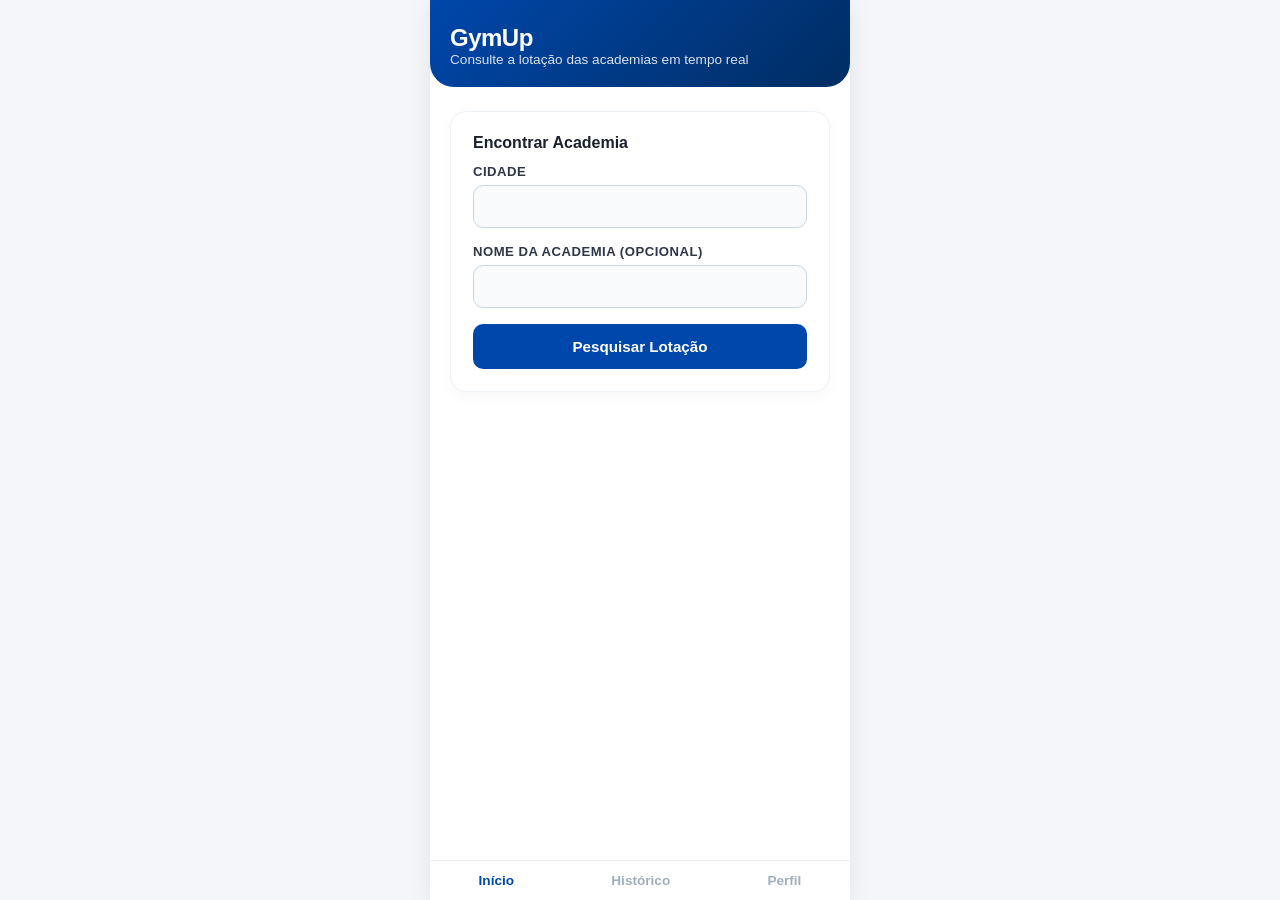
==== index.html @ eb1a9b6b "Implementa sistema de votação, cálculo de tempo e autenticação" ====
﻿<!DOCTYPE html>
<html lang="pt-BR">
<head>
    <meta charset="UTF-8">
    <meta name="viewport" content="width=device-width, initial-scale=1.0">
    <title>GymUp - In&iacute;cio</title>
    <link rel="manifest" href="manifest.json">
    <meta name="theme-color" content="#0052cc">
    <link rel="stylesheet" href="style.css">
</head>
<body>

    <div class="app-container">
        <header class="app-header dashboard-header">
            <div class="logo-container" style="justify-content: flex-start; margin-bottom: 0;">
                <h1>GymUp</h1>
            </div>
            <p>Consulte a lota&ccedil;&atilde;o das academias em tempo real</p>
        </header>

        <main class="app-content">
            <div class="search-card">
                <h3 style="font-size: 1rem; margin-bottom: 12px; color: #1a202c;">Encontrar Academia</h3>
                <form id="form-busca">
                    <div class="input-group">
                        <label for="cidade">Cidade</label>
                        <input type="text" id="cidade" name="cidade" required>
                    </div>

                    <div class="input-group">
                        <label for="academia">Nome da Academia (Opcional)</label>
                        <input type="text" id="academia" name="academia">
                    </div>

                    <button type="submit" class="btn-primary">Pesquisar Lota&ccedil;&atilde;o</button>
                </form>
            </div>

            <!-- &Aacute;rea onde os resultados da busca ou o link de cadastro ser&atilde;o injetados dinamicamente -->
            <div id="resultados-container" class="results-area" style="margin-top: 16px;"></div>
        </main>

        <!-- Barra inferior limpa, sem emojis -->
        <nav class="bottom-nav">
            <a href="index.html" class="nav-item active">In&iacute;cio</a>
            <a href="historico.html" class="nav-item">Hist&oacute;rico</a>
            <a href="perfil.html" class="nav-item">Perfil</a>
        </nav>
    </div>

    <script>
        document.getElementById('form-busca').addEventListener('submit', function (e) {
            e.preventDefault();
            realizarBusca();
        });

        function realizarBusca() {
            const cidade = encodeURIComponent(document.getElementById('cidade').value.trim());
            const academia = encodeURIComponent(document.getElementById('academia').value.trim());
            const containerResultados = document.getElementById('resultados-container');

            containerResultados.innerHTML = `<p style="text-align: center; color: #666; font-size: 0.9rem; margin-top: 15px;">A pesquisar...</p>`;

            fetch(`buscar_academia.php?cidade=${cidade}&academia=${academia}`)
                .then(response => response.text().then(text => {
                    try { return JSON.parse(text); }
                    catch (err) { throw new Error("O servidor retornou uma resposta inv&aacute;lida."); }
                }))
                .then(dados => {
                    containerResultados.innerHTML = "";

                    // Bloco HTML reutilizável para o card de "Cadastrar nova"
                    const cardCadastrarHTML = `
                            <div style="background: #f8fafc; border: 2px dashed #cbd5e1; padding: 16px; border-radius: 12px; text-align: center; margin-top: 16px; margin-bottom: 20px;">
                                <p style="color: #4a5568; font-size: 0.9rem; margin-bottom: 8px;">N&atilde;o encontrou a academia que procura?</p>
                                <p style="font-size: 0.85rem;">
                                    <a href="cadastrar_academia.html" style="color: #0052cc; font-weight: 600; text-decoration: underline;">
                                        Clique aqui para cadastrar uma nova
                                    </a>
                                </p>
                            </div>
                        `;

                    // Se a base de dados estiver vazia para a pesquisa
                    if (dados.erro || (Array.isArray(dados) && dados.length === 0)) {
                        const mensagem = dados.erro || "Nenhuma academia encontrada para esta regi&atilde;o.";
                        containerResultados.innerHTML = `
                                <div style="background: #fff; border: 1px solid #e2e8f0; padding: 16px; border-radius: 12px; text-align: center; margin-top: 15px;">
                                    <p style="color: #4a5568; font-size: 0.9rem; margin-bottom: 12px;">${mensagem}</p>
                                </div>
                            `;
                        // Adiciona o card de cadastro logo abaixo da mensagem de vazio
                        containerResultados.innerHTML += cardCadastrarHTML;
                        return;
                    }

                    // Renderiza as academias encontradas
                    dados.forEach(item => {
                        const lotacaoTexto = (item.statusLotacaoAtual) ? `Lota&ccedil;&atilde;o: ${item.statusLotacaoAtual}` : 'Sem avalia&ccedil;&otilde;es';
                        const estiloBadge = (item.statusLotacaoAtual) ? 'background: #def7ec; color: #03543f;' : 'background: #f1f5f9; color: #475569;';

                        containerResultados.innerHTML += `
                                <div style="background: #fff; border: 1px solid #e2e8f0; padding: 14px; border-radius: 12px; margin-top: 12px; box-shadow: 0 1px 3px rgba(0,0,0,0.05);" id="card-academia-${item.id}">
                                    <h4 style="font-size: 0.95rem; color: #1a202c; margin-bottom: 4px;">${item.nome}</h4>
                                    <p style="font-size: 0.8rem; color: #718096; margin-bottom: 8px;">${item.endereco || 'Endere&ccedil;o n&atilde;o especificado'}</p>

                                    <div style="display: flex; justify-content: space-between; align-items: center; margin-bottom: 10px;">
                                        <span id="badge-${item.id}" style="font-size: 0.8rem; font-weight: 600; ${estiloBadge} padding: 3px 8px; border-radius: 6px; display: inline-block;">
                                            ${lotacaoTexto}
                                        </span>
                                    </div>

                                    <!-- &Aacute;rea de Vota&ccedil;&atilde;o -->
                                    <div style="border-top: 1px solid #edf2f7; padding-top: 10px; margin-top: 8px;">
                                        <p style="font-size: 0.75rem; color: #4a5568; margin-bottom: 6px; font-weight: 600;">Atualizar lota&ccedil;&atilde;o atual:</p>
                                        <div style="display: flex; gap: 6px;">
                                            <select id="select-voto-${item.id}" style="flex: 1; padding: 6px; font-size: 0.8rem; border: 1px solid #cbd5e1; border-radius: 6px; background: #fff;">
                                                <option value="Baixo">Baixo</option>
                                                <option value="Moderado" selected>Moderado</option>
                                                <option value="Alto">Alto</option>
                                            </select>
                                            <button onclick="enviarVoto(${item.id})" style="background: #0052cc; color: #fff; border: none; padding: 6px 12px; font-size: 0.8rem; border-radius: 6px; cursor: pointer; font-weight: 600;">
                                                Votar
                                            </button>
                                        </div>
                                    </div>
                                </div>
                            `;
                    });

                    // Insere a opção de cadastro no final da lista, mesmo quando há resultados encontrados
                    containerResultados.innerHTML += cardCadastrarHTML;
                })
                .catch(erro => {
                    console.error("Erro detalhado:", erro);
                    containerResultados.innerHTML = `
                            <div style="background: #fde8e8; border: 1px solid #f8b4b4; padding: 14px; border-radius: 12px; text-align: center; color: #9b1c1c; font-size: 0.85rem; margin-top: 15px;">
                                Erro ao comunicar com o servidor.
                            </div>
                        `;
                });
        }

        function enviarVoto(idAcademia) {
            const select = document.getElementById(`select-voto-${idAcademia}`);
            const statusLotacao = select.value;
            const card = document.getElementById(`card-academia-${idAcademia}`);

            const formData = new URLSearchParams();
            formData.append('idAcademia', idAcademia);
            formData.append('status_lotacao', statusLotacao);

            fetch('votar_academia.php', {
                method: 'POST',
                headers: { 'Content-Type': 'application/x-www-form-urlencoded' },
                body: formData.toString()
            })
                .then(response => {
                    return response.text().then(text => {
                        try {
                            return JSON.parse(text);
                        } catch (err) {
                            console.error("Resposta bruta do PHP:", text);
                            throw new Error("O servidor retornou uma resposta inválida (não é JSON). Verifique a consola.");
                        }
                    });
                })
                .then(resultado => {
                    if (resultado.sucesso) {
                        const badge = document.getElementById(`badge-${idAcademia}`);
                        badge.innerHTML = `Lota&ccedil;&atilde;o: ${statusLotacao}`;
                        badge.style.background = '#def7ec';
                        badge.style.color = '#03543f';

                        const labelTempo = document.getElementById(`tempo-${idAcademia}`);
                        if (labelTempo) {
                            labelTempo.innerHTML = 'Atualizado agora mesmo';
                        }

                        let feedbackMsg = card.querySelector('.feedback-voto');
                        if (!feedbackMsg) {
                            feedbackMsg = document.createElement('div');
                            feedbackMsg.className = 'feedback-voto';
                            feedbackMsg.style.cssText = 'margin-top: 8px; font-size: 0.78rem; font-weight: 600; color: #03543f; background: #f0fdf4; padding: 6px; border-radius: 6px; text-align: center; transition: opacity 0.5s ease;';
                            card.appendChild(feedbackMsg);
                        }
                        feedbackMsg.innerHTML = 'Voto registado com sucesso!';
                        feedbackMsg.style.opacity = '1';

                        setTimeout(() => {
                            feedbackMsg.style.opacity = '0';
                        }, 3000);

                    } else {
                        alert("Erro ao votar: " + (resultado.erro || "Tente novamente."));
                    }
                })
                .catch(err => {
                    console.error("Erro detalhado:", err);
                    alert("Erro de conexao ao enviar voto. Veja a consola (F12) para detalhes.");
                });
        }
    </script>
</body>
</html>
---- style.css ----
* {
    box-sizing: border-box;
    margin: 0;
    padding: 0;
    font-family: -apple-system, BlinkMacSystemFont, "Segoe UI", Roboto, Helvetica, Arial, sans-serif;
}

body {
    background-color: #f4f6f9;
    color: #1a1a1a;
    display: flex;
    justify-content: center;
    align-items: center;
    min-height: 100vh;
}

/* Moldura Mobile tipo App */
.app-container {
    width: 100%;
    max-width: 420px;
    height: 100vh;
    background-color: #ffffff;
    display: flex;
    flex-direction: column;
    justify-content: space-between;
    box-shadow: 0 4px 24px rgba(0, 0, 0, 0.08);
}

/* Cabe�alho Estilo TotalPass (Azul corporativo en�rgico / Fitness) */
.app-header {
    background: linear-gradient(135deg, #0047AB, #002D62);
    color: white;
    padding: 30px 20px 25px 20px;
    text-align: center;
    border-bottom-left-radius: 24px;
    border-bottom-right-radius: 24px;
}

.dashboard-header {
    text-align: left;
    padding: 24px 20px 20px 20px;
}

/* Container do Logotipo */
.logo-container {
    display: flex;
    align-items: center;
    justify-content: center;
    gap: 10px;
    margin-bottom: 6px;
}

.app-logo {
    width: 32px;
    height: 32px;
    object-fit: contain;
}

.app-header h1 {
    font-size: 1.5rem;
    font-weight: 700;
    letter-spacing: -0.5px;
}

.app-header p {
    font-size: 0.85rem;
    opacity: 0.85;
    font-weight: 400;
}

/* �rea de Conte�do */
.app-content {
    flex: 1;
    padding: 24px 20px;
    overflow-y: auto;
}

/* Cart�es */
.search-card {
    background: #ffffff;
    padding: 22px;
    border-radius: 16px;
    box-shadow: 0 4px 16px rgba(0, 0, 0, 0.03);
    border: 1px solid #edf2f7;
}

.card-instruction {
    font-size: 0.88rem;
    color: #4a5568;
    margin-bottom: 20px;
    line-height: 1.5;
}

.input-group {
    margin-bottom: 16px;
}

    .input-group label {
        display: block;
        font-size: 0.82rem;
        font-weight: 600;
        color: #2d3748;
        margin-bottom: 6px;
        text-transform: uppercase;
        letter-spacing: 0.5px;
    }

    .input-group input {
        width: 100%;
        padding: 12px 14px;
        border: 1px solid #cbd5e0;
        border-radius: 10px;
        font-size: 0.95rem;
        outline: none;
        transition: all 0.2s ease;
        background-color: #f8fafc;
        color: #1a202c;
    }

        .input-group input:focus {
            border-color: #0047AB;
            background-color: #fff;
            box-shadow: 0 0 0 3px rgba(0, 71, 171, 0.12);
        }

.forgot-password {
    text-align: right;
    margin-bottom: 18px;
}

    .forgot-password a, .card-footer-link a {
        font-size: 0.85rem;
        color: #0047AB;
        text-decoration: none;
        font-weight: 600;
    }

        .forgot-password a:hover, .card-footer-link a:hover {
            text-decoration: underline;
        }

.card-footer-link {
    text-align: center;
    margin-top: 20px;
}

    .card-footer-link p {
        font-size: 0.85rem;
        color: #718096;
    }

/* Bot�o principal s�lido e elegante */
.btn-primary {
    width: 100%;
    background-color: #0047AB;
    color: white;
    border: none;
    padding: 14px;
    border-radius: 10px;
    font-size: 0.95rem;
    font-weight: 600;
    cursor: pointer;
    transition: background-color 0.2s, transform 0.1s;
}

    .btn-primary:hover {
        background-color: #003380;
    }

    .btn-primary:active {
        transform: scale(0.98);
    }

/* Cards de Resultados de Academias */
.results-area {
    margin-top: 20px;
}

.academia-card {
    display: flex;
    justify-content: space-between;
    align-items: center;
    background: #f8fafc;
    padding: 16px;
    border-radius: 12px;
    border: 1px solid #e2e8f0;
    margin-bottom: 12px;
}

    .academia-card h3 {
        font-size: 0.95rem;
        color: #1a202c;
        font-weight: 600;
    }

    .academia-card p {
        font-size: 0.8rem;
        color: #718096;
        margin-top: 2px;
    }

/* Badges de Lota��o */
.status-badge {
    font-size: 0.75rem;
    font-weight: 600;
    padding: 5px 10px;
    border-radius: 20px;
    display: inline-block;
    margin-top: 6px;
}

    .status-badge.verde {
        background: #def7ec;
        color: #03543f;
    }

    .status-badge.amarelo {
        background: #fef08a;
        color: #713f12;
    }

    .status-badge.vermelho, .status-badge.lotado {
        background: #fde8e8;
        color: #9b1c1c;
    }

    .status-badge.cinza {
        background: #f1f5f9;
        color: #475569;
    }

.btn-avaliar {
    background-color: #057a55;
    color: white;
    border: none;
    padding: 8px 14px;
    border-radius: 8px;
    font-size: 0.82rem;
    font-weight: 600;
    cursor: pointer;
    transition: background 0.2s;
}

    .btn-avaliar:hover {
        background-color: #046c4e;
    }

/* Barra de Navega��o Inferior */
.bottom-nav {
    display: flex;
    justify-content: space-around;
    background: #ffffff;
    border-top: 1px solid #edf2f7;
    padding: 12px 0;
}

.nav-item {
    text-decoration: none;
    color: #a0aec0;
    font-size: 0.85rem;
    font-weight: 600;
    transition: color 0.2s;
}

    .nav-item.active {
        color: #0047AB;
    }

/* Estilos para o Modal Personalizado de Avalia��o */
.modal-overlay {
    position: fixed;
    top: 0;
    left: 0;
    width: 100%;
    height: 100%;
    background-color: rgba(0, 0, 0, 0.6);
    display: flex;
    justify-content: center;
    align-items: center;
    z-index: 1000;
    padding: 20px;
    backdrop-filter: blur(2px);
}

.modal-card {
    background: #ffffff;
    width: 100%;
    max-width: 360px;
    padding: 24px;
    border-radius: 16px;
    box-shadow: 0 10px 25px rgba(0, 0, 0, 0.15);
    text-align: center;
    animation: modalScaleUp 0.2s ease-out;
}

@keyframes modalScaleUp {
    from {
        transform: scale(0.9);
        opacity: 0;
    }

    to {
        transform: scale(1);
        opacity: 1;
    }
}

.modal-card h3 {
    font-size: 1.2rem;
    color: #1a202c;
    margin-bottom: 8px;
    font-weight: 700;
}

.modal-card p {
    font-size: 0.88rem;
    color: #4a5568;
    margin-bottom: 20px;
    line-height: 1.4;
}

.opcoes-voto {
    display: flex;
    flex-direction: column;
    gap: 10px;
    margin-bottom: 16px;
}

.btn-opcao {
    width: 100%;
    padding: 12px 16px;
    border: 1px solid #e2e8f0;
    border-radius: 10px;
    font-size: 0.95rem;
    font-weight: 600;
    cursor: pointer;
    display: flex;
    align-items: center;
    justify-content: flex-start;
    gap: 12px;
    transition: all 0.2s ease;
    background-color: #f8fafc;
    color: #2d3748;
}

    .btn-opcao:hover {
        transform: translateY(-1px);
        box-shadow: 0 4px 12px rgba(0,0,0,0.05);
    }

    .btn-opcao.verde:hover {
        background-color: #def7ec;
        border-color: #81e6d9;
        color: #03543f;
    }

    .btn-opcao.amarelo:hover {
        background-color: #fef08a;
        border-color: #fde047;
        color: #713f12;
    }

    .btn-opcao.vermelho:hover {
        background-color: #fde8e8;
        border-color: #fca5a5;
        color: #9b1c1c;
    }

.btn-fechar-modal {
    background: transparent;
    border: none;
    color: #718096;
    font-size: 0.88rem;
    font-weight: 600;
    cursor: pointer;
    padding: 8px;
    width: 100%;
    margin-top: 4px;
}

    .btn-fechar-modal:hover {
        color: #1a202c;
    }

/* Hist�rico */
.historico-item {
    border-bottom: 1px solid #edf2f7;
    padding: 12px 0;
}

    .historico-item:last-child {
        border-bottom: none;
        padding-bottom: 0;
    }

.historico-titulo {
    font-size: 0.9rem;
    color: #2d3748;
    font-weight: 600;
}

.historico-detalhe {
    font-size: 0.78rem;
    color: #718096;
    margin-top: 2px;
}

.historico-data {
    font-size: 0.72rem;
    color: #a0aec0;
    display: block;
    margin-top: 4px;
}

/* Perfil */
.perfil-avatar-container {
    text-align: center;
    margin-bottom: 20px;
}

.perfil-avatar {
    width: 64px;
    height: 64px;
    background: #e2e8f0;
    border-radius: 50%;
    margin: 0 auto 10px auto;
    display: flex;
    align-items: center;
    justify-content: center;
    font-size: 1.5rem;
    color: #4a5568;
    font-weight: bold;
}

.perfil-nome {
    font-size: 1.1rem;
    color: #1a202c;
    font-weight: 700;
}

.perfil-email {
    font-size: 0.82rem;
    color: #718096;
}

.perfil-acoes {
    display: flex;
    flex-direction: column;
    gap: 10px;
}

.btn-secundario {
    width: 100%;
    background-color: #e2e8f0;
    color: #2d3748;
    border: none;
    padding: 14px;
    border-radius: 10px;
    font-size: 0.95rem;
    font-weight: 600;
    cursor: pointer;
    text-align: center;
    text-decoration: none;
    display: block;
    transition: background-color 0.2s;
}

    .btn-secundario:hover {
        background-color: #cbd5e0;
    }

.btn-perigo {
    width: 100%;
    background-color: #fee2e2;
    color: #991b1b;
    border: none;
    padding: 14px;
    border-radius: 10px;
    font-size: 0.95rem;
    font-weight: 600;
    cursor: pointer;
    text-align: center;
    text-decoration: none;
    display: block;
    transition: background-color 0.2s;
}

    .btn-perigo:hover {
        background-color: #fecaca;
    }
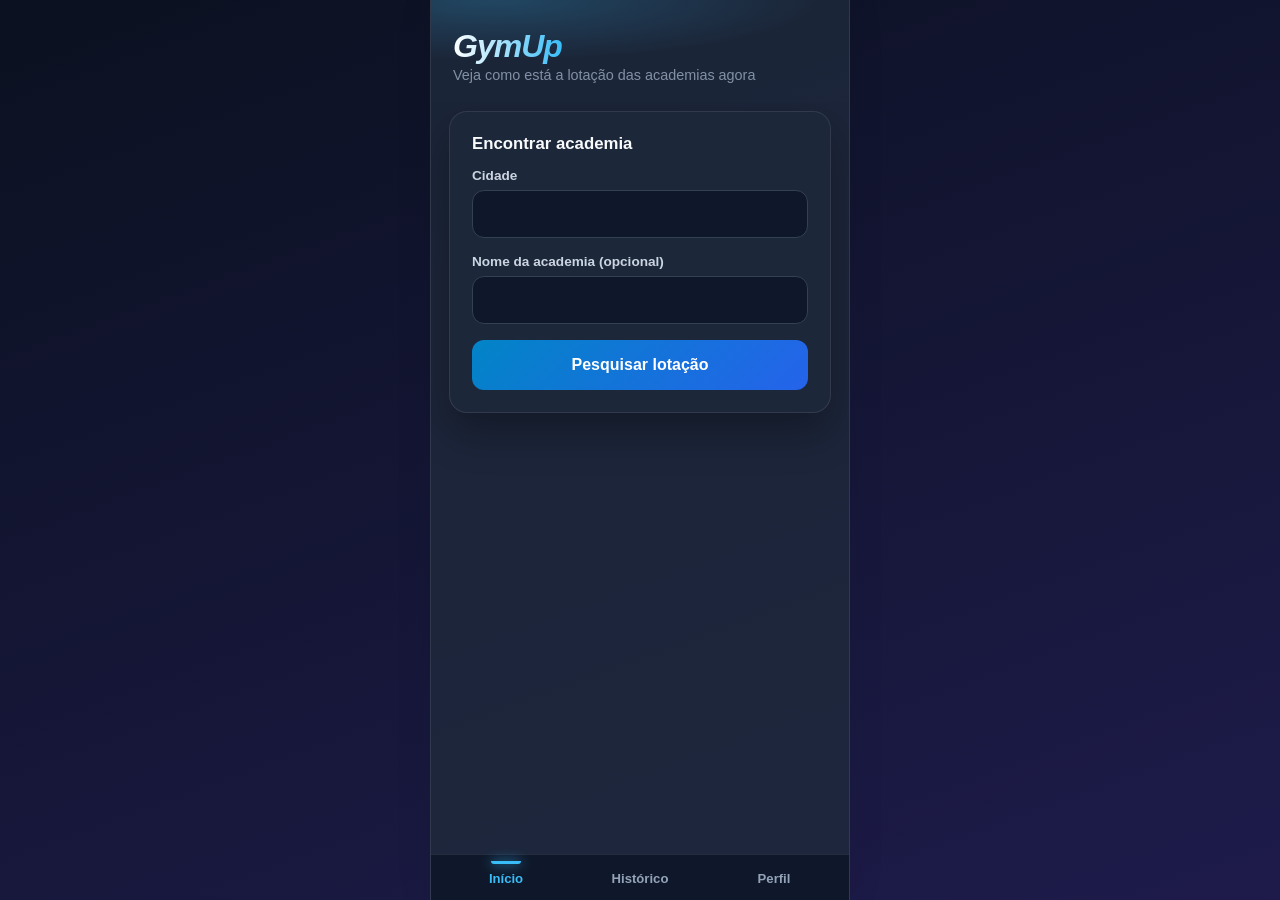
==== commit 63661e19: "Melhorei o layout e comecei a mexer no PWA (pwa.js)" ====
--- a/index.html
+++ b/index.html
@@ -1,55 +1,78 @@
 ﻿<!DOCTYPE html>
 <html lang="pt-BR">
+
 <head>
     <meta charset="UTF-8">
     <meta name="viewport" content="width=device-width, initial-scale=1.0">
-    <title>GymUp - In&iacute;cio</title>
+    <meta name="apple-mobile-web-app-capable" content="yes">
+    <meta name="apple-mobile-web-app-status-bar-style" content="black-translucent">
+    <link rel="apple-touch-icon" href="icon.png">
+    <title>GymUp - Início</title>
     <link rel="manifest" href="manifest.json">
-    <meta name="theme-color" content="#0052cc">
+    <meta name="theme-color" content="#0f172a">
     <link rel="stylesheet" href="style.css">
 </head>
+
 <body>
-
     <div class="app-container">
         <header class="app-header dashboard-header">
-            <div class="logo-container" style="justify-content: flex-start; margin-bottom: 0;">
+            <div class="logo-container">
                 <h1>GymUp</h1>
             </div>
-            <p>Consulte a lota&ccedil;&atilde;o das academias em tempo real</p>
+            <p>Veja como está a lotação das academias agora</p>
         </header>
 
         <main class="app-content">
             <div class="search-card">
-                <h3 style="font-size: 1rem; margin-bottom: 12px; color: #1a202c;">Encontrar Academia</h3>
+                <h3>Encontrar academia</h3>
                 <form id="form-busca">
                     <div class="input-group">
                         <label for="cidade">Cidade</label>
                         <input type="text" id="cidade" name="cidade" required>
                     </div>
-
                     <div class="input-group">
-                        <label for="academia">Nome da Academia (Opcional)</label>
+                        <label for="academia">Nome da academia (opcional)</label>
                         <input type="text" id="academia" name="academia">
                     </div>
-
-                    <button type="submit" class="btn-primary">Pesquisar Lota&ccedil;&atilde;o</button>
+                    <button type="submit" class="btn-primary">Pesquisar lotação</button>
                 </form>
             </div>
-
-            <!-- &Aacute;rea onde os resultados da busca ou o link de cadastro ser&atilde;o injetados dinamicamente -->
-            <div id="resultados-container" class="results-area" style="margin-top: 16px;"></div>
+            <div id="resultados-container" class="results-area"></div>
         </main>
 
-        <!-- Barra inferior limpa, sem emojis -->
         <nav class="bottom-nav">
-            <a href="index.html" class="nav-item active">In&iacute;cio</a>
-            <a href="historico.html" class="nav-item">Hist&oacute;rico</a>
+            <a href="index.html" class="nav-item active">Início</a>
+            <a href="historico.html" class="nav-item">Histórico</a>
             <a href="perfil.html" class="nav-item">Perfil</a>
         </nav>
     </div>
 
     <script>
-        document.getElementById('form-busca').addEventListener('submit', function (e) {
+        const NIVEIS = { Baixo: ['n1', 'verde'], Moderado: ['n2', 'amarelo'], Alto: ['n3', 'vermelho'] };
+        const box = document.getElementById('resultados-container');
+
+        // Evita que nomes/endereços com caracteres especiais quebrem a tela
+        function esc(t) {
+            const d = document.createElement('div');
+            d.textContent = t == null ? '' : String(t);
+            return d.innerHTML;
+        }
+
+        function toast(msg, erro) {
+            const t = document.createElement('div');
+            t.className = 'toast' + (erro ? ' erro' : '');
+            t.textContent = msg;
+            document.body.appendChild(t);
+            setTimeout(() => t.remove(), 3000);
+        }
+
+        const cadastrarHTML = `
+    <div class="caixa-vazia">
+        <p>Não encontrou a academia que procura?</p>
+        <a href="cadastrar_academia.html">Cadastre uma nova academia</a>
+    </div>`;
+
+        document.getElementById('form-busca').addEventListener('submit', e => {
             e.preventDefault();
             realizarBusca();
         });
@@ -57,94 +80,52 @@
         function realizarBusca() {
             const cidade = encodeURIComponent(document.getElementById('cidade').value.trim());
             const academia = encodeURIComponent(document.getElementById('academia').value.trim());
-            const containerResultados = document.getElementById('resultados-container');
-
-            containerResultados.innerHTML = `<p style="text-align: center; color: #666; font-size: 0.9rem; margin-top: 15px;">A pesquisar...</p>`;
+            box.innerHTML = '<p class="msg-centro">Pesquisando...</p>';
 
             fetch(`buscar_academia.php?cidade=${cidade}&academia=${academia}`)
-                .then(response => response.text().then(text => {
+                .then(r => r.text().then(text => {
                     try { return JSON.parse(text); }
-                    catch (err) { throw new Error("O servidor retornou uma resposta inv&aacute;lida."); }
+                    catch (err) { throw new Error('O servidor retornou uma resposta inválida.'); }
                 }))
                 .then(dados => {
-                    containerResultados.innerHTML = "";
-
-                    // Bloco HTML reutilizável para o card de "Cadastrar nova"
-                    const cardCadastrarHTML = `
-                            <div style="background: #f8fafc; border: 2px dashed #cbd5e1; padding: 16px; border-radius: 12px; text-align: center; margin-top: 16px; margin-bottom: 20px;">
-                                <p style="color: #4a5568; font-size: 0.9rem; margin-bottom: 8px;">N&atilde;o encontrou a academia que procura?</p>
-                                <p style="font-size: 0.85rem;">
-                                    <a href="cadastrar_academia.html" style="color: #0052cc; font-weight: 600; text-decoration: underline;">
-                                        Clique aqui para cadastrar uma nova
-                                    </a>
-                                </p>
-                            </div>
-                        `;
-
-                    // Se a base de dados estiver vazia para a pesquisa
                     if (dados.erro || (Array.isArray(dados) && dados.length === 0)) {
-                        const mensagem = dados.erro || "Nenhuma academia encontrada para esta regi&atilde;o.";
-                        containerResultados.innerHTML = `
-                                <div style="background: #fff; border: 1px solid #e2e8f0; padding: 16px; border-radius: 12px; text-align: center; margin-top: 15px;">
-                                    <p style="color: #4a5568; font-size: 0.9rem; margin-bottom: 12px;">${mensagem}</p>
-                                </div>
-                            `;
-                        // Adiciona o card de cadastro logo abaixo da mensagem de vazio
-                        containerResultados.innerHTML += cardCadastrarHTML;
+                        box.innerHTML = `<p class="msg-centro">${esc(dados.erro || 'Nenhuma academia encontrada nesta região.')}</p>` + cadastrarHTML;
                         return;
                     }
-
-                    // Renderiza as academias encontradas
-                    dados.forEach(item => {
-                        const lotacaoTexto = (item.statusLotacaoAtual) ? `Lota&ccedil;&atilde;o: ${item.statusLotacaoAtual}` : 'Sem avalia&ccedil;&otilde;es';
-                        const estiloBadge = (item.statusLotacaoAtual) ? 'background: #def7ec; color: #03543f;' : 'background: #f1f5f9; color: #475569;';
-
-                        containerResultados.innerHTML += `
-                                <div style="background: #fff; border: 1px solid #e2e8f0; padding: 14px; border-radius: 12px; margin-top: 12px; box-shadow: 0 1px 3px rgba(0,0,0,0.05);" id="card-academia-${item.id}">
-                                    <h4 style="font-size: 0.95rem; color: #1a202c; margin-bottom: 4px;">${item.nome}</h4>
-                                    <p style="font-size: 0.8rem; color: #718096; margin-bottom: 8px;">${item.endereco || 'Endere&ccedil;o n&atilde;o especificado'}</p>
-
-                                    <div style="display: flex; justify-content: space-between; align-items: center; margin-bottom: 10px;">
-                                        <span id="badge-${item.id}" style="font-size: 0.8rem; font-weight: 600; ${estiloBadge} padding: 3px 8px; border-radius: 6px; display: inline-block;">
-                                            ${lotacaoTexto}
-                                        </span>
-                                    </div>
-
-                                    <!-- &Aacute;rea de Vota&ccedil;&atilde;o -->
-                                    <div style="border-top: 1px solid #edf2f7; padding-top: 10px; margin-top: 8px;">
-                                        <p style="font-size: 0.75rem; color: #4a5568; margin-bottom: 6px; font-weight: 600;">Atualizar lota&ccedil;&atilde;o atual:</p>
-                                        <div style="display: flex; gap: 6px;">
-                                            <select id="select-voto-${item.id}" style="flex: 1; padding: 6px; font-size: 0.8rem; border: 1px solid #cbd5e1; border-radius: 6px; background: #fff;">
-                                                <option value="Baixo">Baixo</option>
-                                                <option value="Moderado" selected>Moderado</option>
-                                                <option value="Alto">Alto</option>
-                                            </select>
-                                            <button onclick="enviarVoto(${item.id})" style="background: #0052cc; color: #fff; border: none; padding: 6px 12px; font-size: 0.8rem; border-radius: 6px; cursor: pointer; font-weight: 600;">
-                                                Votar
-                                            </button>
-                                        </div>
-                                    </div>
-                                </div>
-                            `;
-                    });
-
-                    // Insere a opção de cadastro no final da lista, mesmo quando há resultados encontrados
-                    containerResultados.innerHTML += cardCadastrarHTML;
+                    box.innerHTML = dados.map(cardAcademia).join('') + cadastrarHTML;
                 })
-                .catch(erro => {
-                    console.error("Erro detalhado:", erro);
-                    containerResultados.innerHTML = `
-                            <div style="background: #fde8e8; border: 1px solid #f8b4b4; padding: 14px; border-radius: 12px; text-align: center; color: #9b1c1c; font-size: 0.85rem; margin-top: 15px;">
-                                Erro ao comunicar com o servidor.
-                            </div>
-                        `;
+                .catch(err => {
+                    console.error('Erro detalhado:', err);
+                    box.innerHTML = '<p class="msg-centro erro">Não foi possível conectar ao servidor. Tente de novo.</p>';
                 });
         }
 
-        function enviarVoto(idAcademia) {
-            const select = document.getElementById(`select-voto-${idAcademia}`);
-            const statusLotacao = select.value;
-            const card = document.getElementById(`card-academia-${idAcademia}`);
+        function cardAcademia(item) {
+            const nivel = NIVEIS[item.statusLotacaoAtual];
+            return `
+    <article class="academia-card" id="card-academia-${item.id}">
+        <div class="academia-topo">
+            <div>
+                <h4>${esc(item.nome)}</h4>
+                <p>${esc(item.endereco || 'Endereço não informado')}</p>
+            </div>
+            <span id="badge-${item.id}" class="status-badge ${nivel ? nivel[1] : 'cinza'}">${nivel ? esc(item.statusLotacaoAtual) : 'Sem avaliações'}</span>
+        </div>
+        <div id="medidor-${item.id}" class="medidor ${nivel ? nivel[0] : ''}" aria-hidden="true"><span></span><span></span><span></span></div>
+        <div class="voto">
+            <p class="voto-titulo">Como está agora?</p>
+            <div class="voto-botoes">
+                <button type="button" class="v-baixo" onclick="enviarVoto(${Number(item.id)}, 'Baixo', this)">Tranquila</button>
+                <button type="button" class="v-moderado" onclick="enviarVoto(${Number(item.id)}, 'Moderado', this)">Moderada</button>
+                <button type="button" class="v-alto" onclick="enviarVoto(${Number(item.id)}, 'Alto', this)">Lotada</button>
+            </div>
+        </div>
+    </article>`;
+        }
+
+        function enviarVoto(idAcademia, statusLotacao, btn) {
+            const botoes = btn.parentElement.querySelectorAll('button');
+            botoes.forEach(b => b.disabled = true);
 
             const formData = new URLSearchParams();
             formData.append('idAcademia', idAcademia);
@@ -155,51 +136,27 @@
                 headers: { 'Content-Type': 'application/x-www-form-urlencoded' },
                 body: formData.toString()
             })
-                .then(response => {
-                    return response.text().then(text => {
-                        try {
-                            return JSON.parse(text);
-                        } catch (err) {
-                            console.error("Resposta bruta do PHP:", text);
-                            throw new Error("O servidor retornou uma resposta inválida (não é JSON). Verifique a consola.");
-                        }
-                    });
-                })
-                .then(resultado => {
-                    if (resultado.sucesso) {
-                        const badge = document.getElementById(`badge-${idAcademia}`);
-                        badge.innerHTML = `Lota&ccedil;&atilde;o: ${statusLotacao}`;
-                        badge.style.background = '#def7ec';
-                        badge.style.color = '#03543f';
-
-                        const labelTempo = document.getElementById(`tempo-${idAcademia}`);
-                        if (labelTempo) {
-                            labelTempo.innerHTML = 'Atualizado agora mesmo';
-                        }
-
-                        let feedbackMsg = card.querySelector('.feedback-voto');
-                        if (!feedbackMsg) {
-                            feedbackMsg = document.createElement('div');
-                            feedbackMsg.className = 'feedback-voto';
-                            feedbackMsg.style.cssText = 'margin-top: 8px; font-size: 0.78rem; font-weight: 600; color: #03543f; background: #f0fdf4; padding: 6px; border-radius: 6px; text-align: center; transition: opacity 0.5s ease;';
-                            card.appendChild(feedbackMsg);
-                        }
-                        feedbackMsg.innerHTML = 'Voto registado com sucesso!';
-                        feedbackMsg.style.opacity = '1';
-
-                        setTimeout(() => {
-                            feedbackMsg.style.opacity = '0';
-                        }, 3000);
-
-                    } else {
-                        alert("Erro ao votar: " + (resultado.erro || "Tente novamente."));
-                    }
+                .then(r => r.text().then(text => {
+                    try { return JSON.parse(text); }
+                    catch (err) { console.error('Resposta bruta do PHP:', text); throw new Error('Resposta inválida do servidor.'); }
+                }))
+                .then(res => {
+                    if (!res.sucesso) { toast(res.erro || 'Não foi possível votar. Tente de novo.', true); return; }
+                    const [classeMedidor, classeBadge] = NIVEIS[statusLotacao];
+                    const badge = document.getElementById(`badge-${idAcademia}`);
+                    badge.textContent = statusLotacao;
+                    badge.className = `status-badge ${classeBadge}`;
+                    document.getElementById(`medidor-${idAcademia}`).className = `medidor ${classeMedidor}`;
+                    toast('Voto registrado. Obrigado por ajudar!');
                 })
                 .catch(err => {
-                    console.error("Erro detalhado:", err);
-                    alert("Erro de conexao ao enviar voto. Veja a consola (F12) para detalhes.");
-                });
+                    console.error('Erro detalhado:', err);
+                    toast('Sem conexão. Seu voto não foi enviado.', true);
+                })
+                .finally(() => botoes.forEach(b => b.disabled = false));
         }
     </script>
+    <script src="pwa.js"></script>
 </body>
+
 </html>
--- a/style.css
+++ b/style.css
@@ -1,490 +1,1415 @@
+:root {
+    --marca: #0047AB;
+    --marca-escura: #002D62;
+    --marca-clara: #e8f0fc;
+    --fundo: #f4f6f9;
+    --superficie: #fff;
+    --borda: #e2e8f0;
+    --texto: #1a202c;
+    --texto-2: #4a5568;
+    --texto-3: #718096;
+    --ok: #057a55;
+    --ok-bg: #def7ec;
+    --ok-tx: #03543f;
+    --med: #c27803;
+    --med-bg: #fef3c7;
+    --med-tx: #713f12;
+    --alto: #c81e1e;
+    --alto-bg: #fde8e8;
+    --alto-tx: #9b1c1c;
+    --raio: 14px;
+}
+
 * {
     box-sizing: border-box;
     margin: 0;
     padding: 0;
-    font-family: -apple-system, BlinkMacSystemFont, "Segoe UI", Roboto, Helvetica, Arial, sans-serif;
+    font-family: -apple-system, BlinkMacSystemFont, "Segoe UI", Roboto, Helvetica, Arial, sans-serif
 }
 
 body {
-    background-color: #f4f6f9;
-    color: #1a1a1a;
+    background: var(--fundo);
+    color: var(--texto);
     display: flex;
     justify-content: center;
-    align-items: center;
     min-height: 100vh;
-}
-
-/* Moldura Mobile tipo App */
+    min-height: 100dvh
+}
+
+:focus-visible {
+    outline: 3px solid rgba(0, 71, 171, .45);
+    outline-offset: 2px
+}
+
 .app-container {
     width: 100%;
     max-width: 420px;
-    height: 100vh;
-    background-color: #ffffff;
+    min-height: 100vh;
+    min-height: 100dvh;
+    background: var(--superficie);
     display: flex;
     flex-direction: column;
-    justify-content: space-between;
-    box-shadow: 0 4px 24px rgba(0, 0, 0, 0.08);
-}
-
-/* Cabe�alho Estilo TotalPass (Azul corporativo en�rgico / Fitness) */
+    box-shadow: 0 0 40px rgba(0, 0, 0, .06)
+}
+
+@media(max-width:420px) {
+    .app-container {
+        box-shadow: none
+    }
+}
+
 .app-header {
-    background: linear-gradient(135deg, #0047AB, #002D62);
-    color: white;
-    padding: 30px 20px 25px 20px;
+    background: linear-gradient(135deg, var(--marca), var(--marca-escura));
+    color: #fff;
+    padding: 32px 20px 26px;
     text-align: center;
-    border-bottom-left-radius: 24px;
-    border-bottom-right-radius: 24px;
+    border-radius: 0 0 24px 24px
 }
 
 .dashboard-header {
     text-align: left;
-    padding: 24px 20px 20px 20px;
-}
-
-/* Container do Logotipo */
+    padding: 24px 20px 22px
+}
+
 .logo-container {
     display: flex;
     align-items: center;
     justify-content: center;
     gap: 10px;
-    margin-bottom: 6px;
+    margin-bottom: 6px
+}
+
+.dashboard-header .logo-container {
+    justify-content: flex-start;
+    margin-bottom: 2px
 }
 
 .app-logo {
     width: 32px;
     height: 32px;
-    object-fit: contain;
+    object-fit: contain
 }
 
 .app-header h1 {
-    font-size: 1.5rem;
-    font-weight: 700;
-    letter-spacing: -0.5px;
+    font-size: 1.6rem;
+    font-weight: 800;
+    letter-spacing: -.6px
 }
 
 .app-header p {
-    font-size: 0.85rem;
-    opacity: 0.85;
-    font-weight: 400;
-}
-
-/* �rea de Conte�do */
+    font-size: .88rem;
+    opacity: .85
+}
+
+.app-header p:empty {
+    display: none
+}
+
 .app-content {
     flex: 1;
-    padding: 24px 20px;
-    overflow-y: auto;
-}
-
-/* Cart�es */
+    padding: 22px 18px;
+    overflow-y: auto
+}
+
 .search-card {
-    background: #ffffff;
+    background: var(--superficie);
     padding: 22px;
-    border-radius: 16px;
-    box-shadow: 0 4px 16px rgba(0, 0, 0, 0.03);
-    border: 1px solid #edf2f7;
+    border-radius: var(--raio);
+    border: 1px solid var(--borda)
+}
+
+.search-card h3 {
+    font-size: 1.02rem;
+    margin-bottom: 14px
 }
 
 .card-instruction {
-    font-size: 0.88rem;
-    color: #4a5568;
+    font-size: .9rem;
+    color: var(--texto-2);
     margin-bottom: 20px;
-    line-height: 1.5;
+    line-height: 1.5
 }
 
 .input-group {
-    margin-bottom: 16px;
-}
-
-    .input-group label {
-        display: block;
-        font-size: 0.82rem;
-        font-weight: 600;
-        color: #2d3748;
-        margin-bottom: 6px;
-        text-transform: uppercase;
-        letter-spacing: 0.5px;
-    }
-
-    .input-group input {
-        width: 100%;
-        padding: 12px 14px;
-        border: 1px solid #cbd5e0;
-        border-radius: 10px;
-        font-size: 0.95rem;
-        outline: none;
-        transition: all 0.2s ease;
-        background-color: #f8fafc;
-        color: #1a202c;
-    }
-
-        .input-group input:focus {
-            border-color: #0047AB;
-            background-color: #fff;
-            box-shadow: 0 0 0 3px rgba(0, 71, 171, 0.12);
-        }
+    margin-bottom: 16px
+}
+
+.input-group label {
+    display: block;
+    font-size: .85rem;
+    font-weight: 600;
+    color: var(--texto-2);
+    margin-bottom: 6px
+}
+
+.input-group input,
+.input-group select {
+    width: 100%;
+    min-height: 46px;
+    padding: 11px 14px;
+    border: 1px solid #cbd5e0;
+    border-radius: 10px;
+    font-size: 1rem;
+    background: #f8fafc;
+    color: var(--texto);
+    transition: border-color .2s, box-shadow .2s
+}
+
+.input-group input:focus,
+.input-group select:focus {
+    outline: none;
+    border-color: var(--marca);
+    background: #fff;
+    box-shadow: 0 0 0 3px rgba(0, 71, 171, .14)
+}
 
 .forgot-password {
     text-align: right;
-    margin-bottom: 18px;
-}
-
-    .forgot-password a, .card-footer-link a {
-        font-size: 0.85rem;
-        color: #0047AB;
-        text-decoration: none;
-        font-weight: 600;
-    }
-
-        .forgot-password a:hover, .card-footer-link a:hover {
-            text-decoration: underline;
-        }
+    margin-bottom: 18px
+}
+
+.forgot-password a,
+.card-footer-link a {
+    font-size: .88rem;
+    color: var(--marca);
+    text-decoration: none;
+    font-weight: 600
+}
+
+.forgot-password a:hover,
+.card-footer-link a:hover {
+    text-decoration: underline
+}
 
 .card-footer-link {
     text-align: center;
-    margin-top: 20px;
-}
-
-    .card-footer-link p {
-        font-size: 0.85rem;
-        color: #718096;
+    margin-top: 20px
+}
+
+.card-footer-link p {
+    font-size: .88rem;
+    color: var(--texto-3)
+}
+
+.btn-primary,
+.btn-secundario,
+.btn-perigo {
+    width: 100%;
+    min-height: 48px;
+    padding: 13px;
+    border: none;
+    border-radius: 12px;
+    font-size: 1rem;
+    font-weight: 600;
+    cursor: pointer;
+    text-align: center;
+    text-decoration: none;
+    display: flex;
+    align-items: center;
+    justify-content: center;
+    transition: background-color .2s, transform .1s
+}
+
+.btn-primary {
+    background: var(--marca);
+    color: #fff
+}
+
+.btn-primary:hover {
+    background: #003380
+}
+
+.btn-secundario {
+    background: #e2e8f0;
+    color: #2d3748
+}
+
+.btn-secundario:hover {
+    background: #cbd5e0
+}
+
+.btn-perigo {
+    background: var(--alto-bg);
+    color: var(--alto-tx)
+}
+
+.btn-perigo:hover {
+    background: #fecaca
+}
+
+.btn-primary:active,
+.btn-secundario:active,
+.btn-perigo:active {
+    transform: scale(.98)
+}
+
+/* Resultados */
+.results-area {
+    margin-top: 16px
+}
+
+.academia-card {
+    background: var(--superficie);
+    border: 1px solid var(--borda);
+    border-radius: var(--raio);
+    padding: 16px;
+    margin-bottom: 12px
+}
+
+.academia-topo {
+    display: flex;
+    justify-content: space-between;
+    align-items: flex-start;
+    gap: 12px
+}
+
+.academia-card h3,
+.academia-card h4 {
+    font-size: 1rem;
+    font-weight: 700
+}
+
+.academia-card p {
+    font-size: .82rem;
+    color: var(--texto-3);
+    margin-top: 2px
+}
+
+.status-badge {
+    font-size: .78rem;
+    font-weight: 600;
+    padding: 4px 10px;
+    border-radius: 20px;
+    white-space: nowrap
+}
+
+.status-badge.verde {
+    background: var(--ok-bg);
+    color: var(--ok-tx)
+}
+
+.status-badge.amarelo {
+    background: var(--med-bg);
+    color: var(--med-tx)
+}
+
+.status-badge.vermelho,
+.status-badge.lotado {
+    background: var(--alto-bg);
+    color: var(--alto-tx)
+}
+
+.status-badge.cinza {
+    background: #f1f5f9;
+    color: #475569
+}
+
+/* Medidor de lotação: o elemento de destaque */
+.medidor {
+    display: flex;
+    gap: 4px;
+    margin: 14px 0 4px
+}
+
+.medidor span {
+    flex: 1;
+    height: 8px;
+    border-radius: 4px;
+    background: #e2e8f0
+}
+
+.medidor.n1 span:nth-child(-n+1) {
+    background: var(--ok)
+}
+
+.medidor.n2 span:nth-child(-n+2) {
+    background: var(--med)
+}
+
+.medidor.n3 span {
+    background: var(--alto)
+}
+
+.voto {
+    border-top: 1px solid #edf2f7;
+    margin-top: 14px;
+    padding-top: 12px
+}
+
+.voto-titulo {
+    font-size: .8rem;
+    font-weight: 600;
+    color: var(--texto-2);
+    margin-bottom: 8px
+}
+
+.voto-botoes {
+    display: grid;
+    grid-template-columns: repeat(3, 1fr);
+    gap: 8px
+}
+
+.voto-botoes button {
+    min-height: 44px;
+    border: 1px solid var(--borda);
+    border-radius: 10px;
+    background: #f8fafc;
+    font-size: .85rem;
+    font-weight: 600;
+    color: #2d3748;
+    cursor: pointer;
+    transition: background .2s, border-color .2s
+}
+
+.voto-botoes button:disabled {
+    opacity: .6;
+    cursor: wait
+}
+
+.voto-botoes .v-baixo:hover {
+    background: var(--ok-bg);
+    border-color: #84e1bc;
+    color: var(--ok-tx)
+}
+
+.voto-botoes .v-moderado:hover {
+    background: var(--med-bg);
+    border-color: #fde047;
+    color: var(--med-tx)
+}
+
+.voto-botoes .v-alto:hover {
+    background: var(--alto-bg);
+    border-color: #fca5a5;
+    color: var(--alto-tx)
+}
+
+.caixa-vazia {
+    background: #f8fafc;
+    border: 2px dashed #cbd5e1;
+    padding: 16px;
+    border-radius: 12px;
+    text-align: center;
+    margin: 16px 0 20px
+}
+
+.caixa-vazia p {
+    color: var(--texto-2);
+    font-size: .9rem;
+    margin-bottom: 8px
+}
+
+.caixa-vazia a {
+    color: var(--marca);
+    font-weight: 600
+}
+
+.msg-centro {
+    text-align: center;
+    color: var(--texto-3);
+    padding: 20px;
+    font-size: .9rem
+}
+
+.msg-centro.erro {
+    color: var(--alto-tx)
+}
+
+/* Avisos */
+.alerta-feedback {
+    display: none;
+    margin-bottom: 16px;
+    padding: 12px;
+    border-radius: 10px;
+    font-size: .88rem;
+    font-weight: 600;
+    text-align: center
+}
+
+.alerta-feedback.sucesso {
+    display: block;
+    background: var(--ok-bg);
+    color: var(--ok-tx)
+}
+
+.alerta-feedback.erro {
+    display: block;
+    background: var(--alto-bg);
+    color: var(--alto-tx)
+}
+
+.toast {
+    position: fixed;
+    left: 50%;
+    bottom: 84px;
+    transform: translateX(-50%);
+    background: var(--texto);
+    color: #fff;
+    padding: 12px 18px;
+    border-radius: 12px;
+    font-size: .88rem;
+    font-weight: 600;
+    z-index: 2000;
+    max-width: 90%;
+    animation: toast .25s ease-out
+}
+
+.toast.erro {
+    background: var(--alto-tx)
+}
+
+@keyframes toast {
+    from {
+        opacity: 0;
+        transform: translate(-50%, 8px)
     }
 
-/* Bot�o principal s�lido e elegante */
-.btn-primary {
-    width: 100%;
-    background-color: #0047AB;
-    color: white;
-    border: none;
-    padding: 14px;
+    to {
+        opacity: 1;
+        transform: translate(-50%, 0)
+    }
+}
+
+/* Navegação inferior */
+.bottom-nav {
+    position: sticky;
+    bottom: 0;
+    display: flex;
+    background: #fff;
+    border-top: 1px solid #edf2f7;
+    padding: 6px 8px calc(6px + env(safe-area-inset-bottom, 0px))
+}
+
+.nav-item {
+    flex: 1;
+    text-align: center;
+    text-decoration: none;
+    color: #8794a8;
+    font-size: .82rem;
+    font-weight: 600;
+    padding: 10px 0 8px;
     border-radius: 10px;
-    font-size: 0.95rem;
-    font-weight: 600;
-    cursor: pointer;
-    transition: background-color 0.2s, transform 0.1s;
-}
-
-    .btn-primary:hover {
-        background-color: #003380;
-    }
-
-    .btn-primary:active {
-        transform: scale(0.98);
-    }
-
-/* Cards de Resultados de Academias */
-.results-area {
-    margin-top: 20px;
-}
-
-.academia-card {
+    position: relative;
+    transition: color .2s
+}
+
+.nav-item.active {
+    color: var(--marca)
+}
+
+.nav-item.active::before {
+    content: "";
+    position: absolute;
+    top: 0;
+    left: 50%;
+    width: 28px;
+    height: 3px;
+    margin-left: -14px;
+    border-radius: 0 0 3px 3px;
+    background: var(--marca)
+}
+
+/* Histórico */
+.historico-item {
+    border-bottom: 1px solid #edf2f7;
+    padding: 14px 0
+}
+
+.historico-item:first-of-type {
+    padding-top: 0
+}
+
+.historico-item:last-child {
+    border-bottom: none;
+    padding-bottom: 0
+}
+
+.historico-topo {
     display: flex;
     justify-content: space-between;
     align-items: center;
-    background: #f8fafc;
-    padding: 16px;
-    border-radius: 12px;
-    border: 1px solid #e2e8f0;
-    margin-bottom: 12px;
-}
-
-    .academia-card h3 {
-        font-size: 0.95rem;
-        color: #1a202c;
-        font-weight: 600;
-    }
-
-    .academia-card p {
-        font-size: 0.8rem;
-        color: #718096;
-        margin-top: 2px;
-    }
-
-/* Badges de Lota��o */
-.status-badge {
-    font-size: 0.75rem;
-    font-weight: 600;
-    padding: 5px 10px;
-    border-radius: 20px;
-    display: inline-block;
-    margin-top: 6px;
-}
-
-    .status-badge.verde {
-        background: #def7ec;
-        color: #03543f;
-    }
-
-    .status-badge.amarelo {
-        background: #fef08a;
-        color: #713f12;
-    }
-
-    .status-badge.vermelho, .status-badge.lotado {
-        background: #fde8e8;
-        color: #9b1c1c;
-    }
-
-    .status-badge.cinza {
-        background: #f1f5f9;
-        color: #475569;
-    }
-
-.btn-avaliar {
-    background-color: #057a55;
-    color: white;
+    gap: 10px
+}
+
+.historico-titulo {
+    font-size: .95rem;
+    font-weight: 600
+}
+
+.historico-detalhe {
+    font-size: .8rem;
+    color: var(--texto-3);
+    margin-top: 3px
+}
+
+.historico-data {
+    font-size: .75rem;
+    color: #a0aec0;
+    display: block;
+    margin-top: 4px
+}
+
+/* Perfil */
+.perfil-centro {
+    text-align: center
+}
+
+.perfil-avatar {
+    width: 76px;
+    height: 76px;
+    background: var(--marca-clara);
+    color: var(--marca);
+    border-radius: 50%;
+    margin: 0 auto 14px;
+    display: flex;
+    align-items: center;
+    justify-content: center;
+    font-size: 2rem
+}
+
+.perfil-centro p {
+    color: var(--texto-3);
+    font-size: .9rem;
+    margin-bottom: 24px
+}
+
+.perfil-acoes {
+    display: flex;
+    flex-direction: column;
+    gap: 12px
+}
+
+.perfil-acoes hr {
     border: none;
-    padding: 8px 14px;
-    border-radius: 8px;
-    font-size: 0.82rem;
-    font-weight: 600;
-    cursor: pointer;
-    transition: background 0.2s;
-}
-
-    .btn-avaliar:hover {
-        background-color: #046c4e;
-    }
-
-/* Barra de Navega��o Inferior */
-.bottom-nav {
-    display: flex;
-    justify-content: space-around;
-    background: #ffffff;
     border-top: 1px solid #edf2f7;
-    padding: 12px 0;
-}
-
-.nav-item {
+    margin: 6px 0
+}
+
+.link-sair {
+    color: var(--alto-tx);
+    font-weight: 600;
     text-decoration: none;
-    color: #a0aec0;
-    font-size: 0.85rem;
-    font-weight: 600;
-    transition: color 0.2s;
-}
-
-    .nav-item.active {
-        color: #0047AB;
-    }
-
-/* Estilos para o Modal Personalizado de Avalia��o */
+    padding: 10px
+}
+
+.confirmacao-acoes {
+    display: flex;
+    gap: 10px;
+    margin-top: 20px
+}
+
+.confirmacao-acoes>* {
+    flex: 1
+}
+
+.icone-alerta {
+    font-size: 2.4rem;
+    margin-bottom: 10px
+}
+
+/* Compatibilidade com telas antigas (modal do JS anterior) */
 .modal-overlay {
     position: fixed;
-    top: 0;
-    left: 0;
-    width: 100%;
-    height: 100%;
-    background-color: rgba(0, 0, 0, 0.6);
+    inset: 0;
+    background: rgba(0, 0, 0, .6);
     display: flex;
     justify-content: center;
     align-items: center;
     z-index: 1000;
-    padding: 20px;
-    backdrop-filter: blur(2px);
+    padding: 20px
 }
 
 .modal-card {
-    background: #ffffff;
+    background: #fff;
     width: 100%;
     max-width: 360px;
     padding: 24px;
     border-radius: 16px;
-    box-shadow: 0 10px 25px rgba(0, 0, 0, 0.15);
-    text-align: center;
-    animation: modalScaleUp 0.2s ease-out;
-}
-
-@keyframes modalScaleUp {
-    from {
-        transform: scale(0.9);
-        opacity: 0;
-    }
-
-    to {
-        transform: scale(1);
-        opacity: 1;
-    }
-}
-
-.modal-card h3 {
-    font-size: 1.2rem;
-    color: #1a202c;
-    margin-bottom: 8px;
-    font-weight: 700;
-}
-
-.modal-card p {
-    font-size: 0.88rem;
-    color: #4a5568;
-    margin-bottom: 20px;
-    line-height: 1.4;
+    text-align: center
 }
 
 .opcoes-voto {
     display: flex;
     flex-direction: column;
     gap: 10px;
-    margin-bottom: 16px;
+    margin: 16px 0
 }
 
 .btn-opcao {
     width: 100%;
+    min-height: 46px;
     padding: 12px 16px;
-    border: 1px solid #e2e8f0;
+    border: 1px solid var(--borda);
     border-radius: 10px;
-    font-size: 0.95rem;
-    font-weight: 600;
+    font-weight: 600;
+    background: #f8fafc;
     cursor: pointer;
-    display: flex;
-    align-items: center;
-    justify-content: flex-start;
-    gap: 12px;
-    transition: all 0.2s ease;
-    background-color: #f8fafc;
-    color: #2d3748;
-}
-
-    .btn-opcao:hover {
-        transform: translateY(-1px);
-        box-shadow: 0 4px 12px rgba(0,0,0,0.05);
-    }
-
-    .btn-opcao.verde:hover {
-        background-color: #def7ec;
-        border-color: #81e6d9;
-        color: #03543f;
-    }
-
-    .btn-opcao.amarelo:hover {
-        background-color: #fef08a;
-        border-color: #fde047;
-        color: #713f12;
-    }
-
-    .btn-opcao.vermelho:hover {
-        background-color: #fde8e8;
-        border-color: #fca5a5;
-        color: #9b1c1c;
-    }
+    text-align: left
+}
 
 .btn-fechar-modal {
-    background: transparent;
+    background: none;
     border: none;
-    color: #718096;
-    font-size: 0.88rem;
+    color: var(--texto-3);
     font-weight: 600;
     cursor: pointer;
     padding: 8px;
+    width: 100%
+}
+
+@media(prefers-reduced-motion:reduce) {
+    * {
+        animation: none !important;
+        transition: none !important
+    }
+}
+
+/* ===== Tema esportivo (suave) ===== */
+:root {
+    --marca-escura: #001F4D;
+    --raio: 10px
+}
+
+.app-header {
+    border-radius: 0;
+    padding-bottom: 38px;
+    clip-path: polygon(0 0, 100% 0, 100% calc(100% - 14px), 0 100%)
+}
+
+.app-header h1 {
+    font-size: 2rem;
+    font-weight: 900;
+    font-style: italic;
+    letter-spacing: -1.2px
+}
+
+.app-content {
+    margin-top: -10px
+}
+
+.search-card h3 {
+    font-weight: 800
+}
+
+.input-group label {
+    font-weight: 700
+}
+
+.input-group input,
+.input-group select {
+    border-radius: 8px
+}
+
+.btn-primary {
+    border-radius: 8px;
+    font-weight: 800;
+    box-shadow: 0 4px 0 var(--marca-escura)
+}
+
+.btn-primary:active {
+    transform: translateY(3px);
+    box-shadow: 0 1px 0 var(--marca-escura)
+}
+
+.btn-secundario,
+.btn-perigo {
+    border-radius: 8px;
+    font-weight: 700
+}
+
+.academia-card {
+    border-left: 5px solid var(--marca)
+}
+
+.academia-card h3,
+.academia-card h4 {
+    font-weight: 800
+}
+
+.status-badge {
+    border-radius: 6px;
+    font-weight: 800
+}
+
+.medidor {
+    gap: 5px
+}
+
+.medidor span {
+    height: 11px;
+    border-radius: 2px;
+    transform: skewX(-22deg)
+}
+
+.voto-botoes button {
+    border-radius: 8px;
+    font-weight: 700
+}
+
+.nav-item {
+    font-weight: 700
+}
+
+.nav-item.active::before {
+    height: 4px;
+    width: 34px;
+    margin-left: -17px
+}
+
+/* ===== Tema escuro (sempre ativo) ===== */
+/* desfaz detalhes do tema claro que não combinam com o escuro */
+.app-header {
+    clip-path: none;
+    border-radius: 0
+}
+
+.app-content {
+    margin-top: 0
+}
+
+.btn-primary,
+.btn-primary:active {
+    box-shadow: none
+}
+
+.medidor span {
+    transform: none
+}
+
+:root {
+    --fundo: #0b1120;
+    --fundo-2: #1e1b4b;
+    --superficie: rgba(30, 41, 59, .85);
+    --superficie-2: #0f172a;
+    --borda: rgba(255, 255, 255, .09);
+    --borda-2: #334155;
+    --texto: #f8fafc;
+    --texto-2: #cbd5e1;
+    --texto-3: #94a3b8;
+    --acento: #38bdf8;
+    --acento-2: #2563eb;
+    --ok: #34d399;
+    --ok-bg: rgba(52, 211, 153, .14);
+    --med: #fbbf24;
+    --med-bg: rgba(251, 191, 36, .14);
+    --alto: #f87171;
+    --alto-bg: rgba(248, 113, 113, .15);
+}
+
+* {
+    box-sizing: border-box;
+    margin: 0;
+    padding: 0;
+    font-family: "Segoe UI", -apple-system, BlinkMacSystemFont, Roboto, Helvetica, Arial, sans-serif
+}
+
+body {
+    background: linear-gradient(160deg, var(--fundo) 0%, var(--fundo-2) 100%) fixed;
+    color: var(--texto);
+    display: flex;
+    justify-content: center;
+    min-height: 100vh;
+    min-height: 100dvh
+}
+
+:focus-visible {
+    outline: 3px solid rgba(56, 189, 248, .6);
+    outline-offset: 2px
+}
+
+a {
+    color: var(--acento)
+}
+
+.app-container {
     width: 100%;
-    margin-top: 4px;
-}
-
-    .btn-fechar-modal:hover {
-        color: #1a202c;
+    max-width: 420px;
+    min-height: 100vh;
+    min-height: 100dvh;
+    display: flex;
+    flex-direction: column;
+    border-inline: 1px solid var(--borda)
+}
+
+@media(max-width:420px) {
+    .app-container {
+        border-inline: none
     }
-
-/* Hist�rico */
-.historico-item {
-    border-bottom: 1px solid #edf2f7;
-    padding: 12px 0;
-}
-
-    .historico-item:last-child {
-        border-bottom: none;
-        padding-bottom: 0;
-    }
-
-.historico-titulo {
-    font-size: 0.9rem;
-    color: #2d3748;
-    font-weight: 600;
-}
-
-.historico-detalhe {
-    font-size: 0.78rem;
-    color: #718096;
-    margin-top: 2px;
-}
-
-.historico-data {
-    font-size: 0.72rem;
-    color: #a0aec0;
-    display: block;
-    margin-top: 4px;
-}
-
-/* Perfil */
-.perfil-avatar-container {
+}
+
+.app-header {
+    padding: 38px 22px 26px;
     text-align: center;
-    margin-bottom: 20px;
-}
-
-.perfil-avatar {
-    width: 64px;
-    height: 64px;
-    background: #e2e8f0;
-    border-radius: 50%;
-    margin: 0 auto 10px auto;
+    background: radial-gradient(120% 90% at 15% 0%, rgba(56, 189, 248, .22), transparent 65%)
+}
+
+.dashboard-header {
+    text-align: left;
+    padding: 28px 22px 20px
+}
+
+.logo-container {
     display: flex;
     align-items: center;
     justify-content: center;
-    font-size: 1.5rem;
-    color: #4a5568;
-    font-weight: bold;
-}
-
-.perfil-nome {
-    font-size: 1.1rem;
-    color: #1a202c;
+    gap: 10px;
+    margin-bottom: 6px
+}
+
+.dashboard-header .logo-container {
+    justify-content: flex-start;
+    margin-bottom: 2px
+}
+
+.app-logo {
+    width: 34px;
+    height: 34px;
+    object-fit: contain
+}
+
+.app-header h1 {
+    font-size: 2rem;
+    font-weight: 800;
+    letter-spacing: -1px;
+    background: linear-gradient(90deg, #fff, var(--acento));
+    -webkit-background-clip: text;
+    background-clip: text;
+    color: transparent;
+    display: inline-block
+}
+
+.app-header p {
+    font-size: .9rem;
+    color: var(--texto-3)
+}
+
+.app-header p:empty {
+    display: none
+}
+
+.app-content {
+    flex: 1;
+    padding: 8px 18px 24px;
+    overflow-y: auto
+}
+
+.search-card {
+    background: var(--superficie);
+    backdrop-filter: blur(10px);
+    padding: 22px;
+    border-radius: 18px;
+    border: 1px solid var(--borda);
+    box-shadow: 0 20px 40px rgba(0, 0, 0, .3)
+}
+
+.search-card h3 {
+    font-size: 1.05rem;
     font-weight: 700;
-}
-
-.perfil-email {
-    font-size: 0.82rem;
-    color: #718096;
-}
-
-.perfil-acoes {
-    display: flex;
-    flex-direction: column;
-    gap: 10px;
-}
-
-.btn-secundario {
+    margin-bottom: 14px
+}
+
+.card-instruction {
+    font-size: .9rem;
+    color: var(--texto-3);
+    margin-bottom: 20px;
+    line-height: 1.5
+}
+
+.input-group {
+    margin-bottom: 16px
+}
+
+.input-group label {
+    display: block;
+    font-size: .85rem;
+    font-weight: 600;
+    color: var(--texto-2);
+    margin-bottom: 7px
+}
+
+.input-group input,
+.input-group select {
     width: 100%;
-    background-color: #e2e8f0;
-    color: #2d3748;
+    min-height: 48px;
+    padding: 12px 14px;
+    background: var(--superficie-2);
+    border: 1px solid var(--borda-2);
+    border-radius: 12px;
+    color: var(--texto);
+    font-size: 1rem;
+    transition: border-color .2s, box-shadow .2s
+}
+
+.input-group input::placeholder {
+    color: #64748b
+}
+
+.input-group input:focus,
+.input-group select:focus {
+    outline: none;
+    border-color: var(--acento);
+    box-shadow: 0 0 0 4px rgba(56, 189, 248, .15)
+}
+
+.forgot-password {
+    text-align: right;
+    margin-bottom: 18px
+}
+
+.forgot-password a,
+.card-footer-link a {
+    font-size: .88rem;
+    color: var(--acento);
+    text-decoration: none;
+    font-weight: 600
+}
+
+.forgot-password a:hover,
+.card-footer-link a:hover {
+    color: #7dd3fc;
+    text-decoration: underline
+}
+
+.card-footer-link {
+    text-align: center;
+    margin-top: 22px
+}
+
+.card-footer-link p {
+    font-size: .9rem;
+    color: var(--texto-3)
+}
+
+.btn-primary,
+.btn-secundario,
+.btn-perigo {
+    width: 100%;
+    min-height: 50px;
+    padding: 13px;
     border: none;
-    padding: 14px;
-    border-radius: 10px;
-    font-size: 0.95rem;
+    border-radius: 12px;
+    font-size: 1rem;
     font-weight: 600;
     cursor: pointer;
     text-align: center;
     text-decoration: none;
+    display: flex;
+    align-items: center;
+    justify-content: center;
+    transition: transform .2s, box-shadow .2s, background .2s
+}
+
+.btn-primary {
+    background: linear-gradient(135deg, #0284c7, var(--acento-2));
+    color: #fff
+}
+
+.btn-primary:hover {
+    transform: translateY(-2px);
+    box-shadow: 0 8px 20px rgba(37, 99, 235, .4)
+}
+
+.btn-primary:active {
+    transform: translateY(0)
+}
+
+.btn-secundario {
+    background: rgba(148, 163, 184, .16);
+    color: var(--texto)
+}
+
+.btn-secundario:hover {
+    background: rgba(148, 163, 184, .26)
+}
+
+.btn-perigo {
+    background: var(--alto-bg);
+    color: var(--alto);
+    border: 1px solid rgba(248, 113, 113, .3)
+}
+
+.btn-perigo:hover {
+    background: rgba(248, 113, 113, .25)
+}
+
+/* Resultados */
+.results-area {
+    margin-top: 16px
+}
+
+.academia-card {
+    background: var(--superficie);
+    border: 1px solid var(--borda);
+    border-radius: 16px;
+    padding: 16px;
+    margin-bottom: 12px
+}
+
+.academia-topo {
+    display: flex;
+    justify-content: space-between;
+    align-items: flex-start;
+    gap: 12px
+}
+
+.academia-card h3,
+.academia-card h4 {
+    font-size: 1rem;
+    font-weight: 700
+}
+
+.academia-card p {
+    font-size: .82rem;
+    color: var(--texto-3);
+    margin-top: 2px
+}
+
+.status-badge {
+    font-size: .78rem;
+    font-weight: 700;
+    padding: 4px 11px;
+    border-radius: 20px;
+    white-space: nowrap
+}
+
+.status-badge.verde {
+    background: var(--ok-bg);
+    color: var(--ok)
+}
+
+.status-badge.amarelo {
+    background: var(--med-bg);
+    color: var(--med)
+}
+
+.status-badge.vermelho,
+.status-badge.lotado {
+    background: var(--alto-bg);
+    color: var(--alto)
+}
+
+.status-badge.cinza {
+    background: rgba(148, 163, 184, .15);
+    color: var(--texto-3)
+}
+
+.medidor {
+    display: flex;
+    gap: 5px;
+    margin: 14px 0 4px
+}
+
+.medidor span {
+    flex: 1;
+    height: 8px;
+    border-radius: 4px;
+    background: #334155
+}
+
+.medidor.n1 span:nth-child(-n+1) {
+    background: var(--ok);
+    box-shadow: 0 0 10px rgba(52, 211, 153, .5)
+}
+
+.medidor.n2 span:nth-child(-n+2) {
+    background: var(--med);
+    box-shadow: 0 0 10px rgba(251, 191, 36, .45)
+}
+
+.medidor.n3 span {
+    background: var(--alto);
+    box-shadow: 0 0 10px rgba(248, 113, 113, .5)
+}
+
+.voto {
+    border-top: 1px solid var(--borda);
+    margin-top: 14px;
+    padding-top: 12px
+}
+
+.voto-titulo {
+    font-size: .8rem;
+    font-weight: 600;
+    color: var(--texto-3);
+    margin-bottom: 8px
+}
+
+.voto-botoes {
+    display: grid;
+    grid-template-columns: repeat(3, 1fr);
+    gap: 8px
+}
+
+.voto-botoes button {
+    min-height: 44px;
+    border: 1px solid var(--borda-2);
+    border-radius: 10px;
+    background: var(--superficie-2);
+    font-size: .85rem;
+    font-weight: 600;
+    color: var(--texto-2);
+    cursor: pointer;
+    transition: background .2s, border-color .2s, color .2s
+}
+
+.voto-botoes button:disabled {
+    opacity: .5;
+    cursor: wait
+}
+
+.voto-botoes .v-baixo:hover {
+    background: var(--ok-bg);
+    border-color: var(--ok);
+    color: var(--ok)
+}
+
+.voto-botoes .v-moderado:hover {
+    background: var(--med-bg);
+    border-color: var(--med);
+    color: var(--med)
+}
+
+.voto-botoes .v-alto:hover {
+    background: var(--alto-bg);
+    border-color: var(--alto);
+    color: var(--alto)
+}
+
+.caixa-vazia {
+    border: 2px dashed var(--borda-2);
+    padding: 16px;
+    border-radius: 14px;
+    text-align: center;
+    margin: 16px 0 20px
+}
+
+.caixa-vazia p {
+    color: var(--texto-3);
+    font-size: .9rem;
+    margin-bottom: 8px
+}
+
+.caixa-vazia a {
+    font-weight: 600
+}
+
+.msg-centro {
+    text-align: center;
+    color: var(--texto-3);
+    padding: 20px;
+    font-size: .9rem
+}
+
+.msg-centro.erro {
+    color: var(--alto)
+}
+
+/* Avisos */
+.alerta-feedback {
+    display: none;
+    margin-bottom: 16px;
+    padding: 12px;
+    border-radius: 12px;
+    font-size: .88rem;
+    font-weight: 600;
+    text-align: center
+}
+
+.alerta-feedback.sucesso {
     display: block;
-    transition: background-color 0.2s;
-}
-
-    .btn-secundario:hover {
-        background-color: #cbd5e0;
+    background: var(--ok-bg);
+    color: var(--ok)
+}
+
+.alerta-feedback.erro {
+    display: block;
+    background: var(--alto-bg);
+    color: var(--alto)
+}
+
+.toast {
+    position: fixed;
+    left: 50%;
+    bottom: 88px;
+    transform: translateX(-50%);
+    background: #e2e8f0;
+    color: #0f172a;
+    padding: 12px 18px;
+    border-radius: 12px;
+    font-size: .88rem;
+    font-weight: 600;
+    z-index: 2000;
+    max-width: 90%;
+    box-shadow: 0 10px 30px rgba(0, 0, 0, .4);
+    animation: toast .25s ease-out
+}
+
+.toast.erro {
+    background: #fecaca;
+    color: #7f1d1d
+}
+
+@keyframes toast {
+    from {
+        opacity: 0;
+        transform: translate(-50%, 8px)
     }
 
-.btn-perigo {
-    width: 100%;
-    background-color: #fee2e2;
-    color: #991b1b;
-    border: none;
-    padding: 14px;
-    border-radius: 10px;
-    font-size: 0.95rem;
-    font-weight: 600;
-    cursor: pointer;
+    to {
+        opacity: 1;
+        transform: translate(-50%, 0)
+    }
+}
+
+/* Navegação inferior */
+.bottom-nav {
+    position: sticky;
+    bottom: 0;
+    display: flex;
+    background: rgba(15, 23, 42, .92);
+    backdrop-filter: blur(12px);
+    border-top: 1px solid var(--borda);
+    padding: 6px 8px calc(6px + env(safe-area-inset-bottom, 0px))
+}
+
+.nav-item {
+    flex: 1;
     text-align: center;
     text-decoration: none;
+    color: var(--texto-3);
+    font-size: .82rem;
+    font-weight: 600;
+    padding: 10px 0 8px;
+    position: relative;
+    transition: color .2s
+}
+
+.nav-item.active {
+    color: var(--acento)
+}
+
+.nav-item.active::before {
+    content: "";
+    position: absolute;
+    top: 0;
+    left: 50%;
+    width: 30px;
+    height: 3px;
+    margin-left: -15px;
+    border-radius: 0 0 3px 3px;
+    background: var(--acento);
+    box-shadow: 0 0 12px var(--acento)
+}
+
+/* Histórico */
+.historico-item {
+    border-bottom: 1px solid var(--borda);
+    padding: 14px 0
+}
+
+.historico-item:first-of-type {
+    padding-top: 0
+}
+
+.historico-item:last-child {
+    border-bottom: none;
+    padding-bottom: 0
+}
+
+.historico-topo {
+    display: flex;
+    justify-content: space-between;
+    align-items: center;
+    gap: 10px
+}
+
+.historico-titulo {
+    font-size: .95rem;
+    font-weight: 600
+}
+
+.historico-detalhe {
+    font-size: .8rem;
+    color: var(--texto-3);
+    margin-top: 3px
+}
+
+.historico-data {
+    font-size: .75rem;
+    color: #64748b;
     display: block;
-    transition: background-color 0.2s;
-}
-
-    .btn-perigo:hover {
-        background-color: #fecaca;
+    margin-top: 4px
+}
+
+/* Perfil */
+.perfil-centro {
+    text-align: center
+}
+
+.perfil-avatar {
+    width: 80px;
+    height: 80px;
+    border-radius: 50%;
+    margin: 0 auto 14px;
+    display: flex;
+    align-items: center;
+    justify-content: center;
+    font-size: 2rem;
+    background: var(--superficie-2);
+    border: 3px solid var(--acento);
+    box-shadow: 0 0 18px rgba(56, 189, 248, .3)
+}
+
+.perfil-centro p {
+    color: var(--texto-3);
+    font-size: .9rem;
+    margin-bottom: 24px
+}
+
+.perfil-acoes {
+    display: flex;
+    flex-direction: column;
+    gap: 12px
+}
+
+.perfil-acoes hr {
+    border: none;
+    border-top: 1px solid var(--borda);
+    margin: 6px 0
+}
+
+.link-sair {
+    color: var(--alto);
+    font-weight: 600;
+    text-decoration: none;
+    padding: 10px
+}
+
+.confirmacao-acoes {
+    display: flex;
+    gap: 10px;
+    margin-top: 20px
+}
+
+.confirmacao-acoes>* {
+    flex: 1
+}
+
+.icone-alerta {
+    font-size: 2.4rem;
+    margin-bottom: 10px
+}
+
+@media(prefers-reduced-motion:reduce) {
+    * {
+        animation: none !important;
+        transition: none !important
     }
+}
+
+/* Corrige textos com cor escura escrita direto no HTML antigo (estilo inline) */
+.search-card h3,
+.search-card h4,
+.search-card strong {
+    color: var(--texto) !important
+}
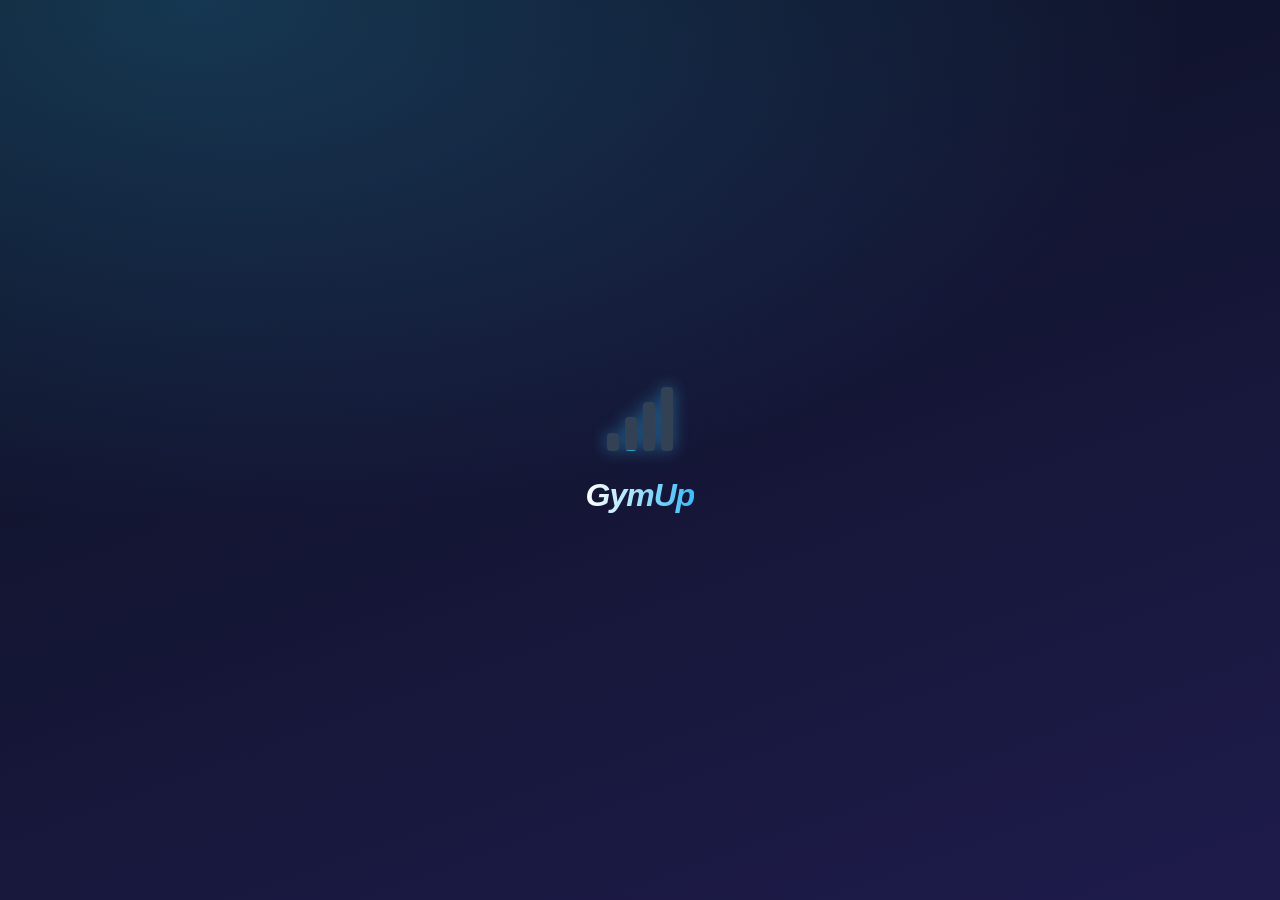
==== commit fe1335d6: "Fiz a tela de carregamento quando abre o app." ====
--- a/index.html
+++ b/index.html
@@ -4,6 +4,7 @@
 <head>
     <meta charset="UTF-8">
     <meta name="viewport" content="width=device-width, initial-scale=1.0">
+    <meta name="mobile-web-app-capable" content="yes">
     <meta name="apple-mobile-web-app-capable" content="yes">
     <meta name="apple-mobile-web-app-status-bar-style" content="black-translucent">
     <link rel="apple-touch-icon" href="icon.png">
@@ -14,6 +15,44 @@
 </head>
 
 <body>
+
+    <!-- Tela de carregamento (fica logo no início do body) -->
+    <div class="splash" id="splash" role="status" aria-label="Carregando o GymUp">
+        <div class="splash__meter" aria-hidden="true">
+            <div class="splash__bar"></div>
+            <div class="splash__bar"></div>
+            <div class="splash__bar"></div>
+            <div class="splash__bar"></div>
+        </div>
+        <p class="splash__logo">GymUp</p>
+    </div>
+    <script>
+        (function () {
+            var splash = document.getElementById('splash');
+            if (!splash) return;
+
+            // mostra várias vezes por abertura do app, mas não na mesma tela
+            var MIN_MS = 2500;   // tempo mínimo na tela
+            var MAX_MS = 8000;   // segurança: some mesmo se algo travar
+            var start = Date.now();
+            var done = false;
+
+            function hide() {
+                if (done) return;
+                done = true;
+                try { sessionStorage.setItem('gymup-splash', '1'); } catch (e) { }
+                var wait = Math.max(0, MIN_MS - (Date.now() - start));
+                setTimeout(function () {
+                    splash.classList.add('splash--out');
+                    setTimeout(function () { splash.remove(); }, 600);
+                }, wait);
+            }
+
+            if (document.readyState === 'complete') hide();
+            else window.addEventListener('load', hide);
+        })();
+    </script>
+
     <div class="app-container">
         <header class="app-header dashboard-header">
             <div class="logo-container">
@@ -142,9 +181,10 @@
                 }))
                 .then(res => {
                     if (!res.sucesso) { toast(res.erro || 'Não foi possível votar. Tente de novo.', true); return; }
-                    const [classeMedidor, classeBadge] = NIVEIS[statusLotacao];
+                    const statusFinal = NIVEIS[res.status] ? res.status : statusLotacao;
+                    const [classeMedidor, classeBadge] = NIVEIS[statusFinal];
                     const badge = document.getElementById(`badge-${idAcademia}`);
-                    badge.textContent = statusLotacao;
+                    badge.textContent = statusFinal;
                     badge.className = `status-badge ${classeBadge}`;
                     document.getElementById(`medidor-${idAcademia}`).className = `medidor ${classeMedidor}`;
                     toast('Voto registrado. Obrigado por ajudar!');
--- a/style.css
+++ b/style.css
@@ -1412,4 +1412,170 @@
 .search-card h4,
 .search-card strong {
     color: var(--texto) !important
+}
+
+/* ===== Correção: texto invisível nos campos (foco e preenchimento automático) ===== */
+:root {
+    color-scheme: dark;
+}
+
+.input-group input:focus,
+.input-group select:focus {
+    background: var(--superficie-2);
+    color: var(--texto);
+}
+
+.input-group input:-webkit-autofill,
+.input-group input:-webkit-autofill:hover,
+.input-group input:-webkit-autofill:focus,
+.input-group input:-webkit-autofill:active {
+    -webkit-text-fill-color: var(--texto);
+    caret-color: var(--texto);
+    -webkit-box-shadow: 0 0 0 1000px var(--superficie-2) inset;
+    box-shadow: 0 0 0 1000px var(--superficie-2) inset;
+    transition: background-color 9999s ease-out 0s;
+}
+
+/* ===== Botão de olho (mostrar/ocultar senha) ===== */
+.campo-senha {
+    position: relative;
+}
+
+.campo-senha input {
+    padding-right: 48px;
+}
+
+.campo-senha input::-ms-reveal {
+    display: none;
+    /* esconde o olho nativo do Edge, para não ficar dois */
+}
+
+.btn-olho {
+    position: absolute;
+    top: 0;
+    right: 0;
+    width: 46px;
+    height: 100%;
+    display: flex;
+    align-items: center;
+    justify-content: center;
+    background: none;
+    border: none;
+    border-radius: 0 12px 12px 0;
+    color: var(--texto-3);
+    cursor: pointer;
+}
+
+.btn-olho:hover {
+    color: var(--acento);
+}
+
+/* ===== Tela de carregamento (splash): cole no FINAL do style.css ===== */
+.splash {
+    position: fixed;
+    inset: 0;
+    z-index: 9999;
+    display: flex;
+    flex-direction: column;
+    align-items: center;
+    justify-content: center;
+    gap: 26px;
+    background:
+        radial-gradient(120% 90% at 15% 0%, rgba(56, 189, 248, .22), transparent 65%),
+        linear-gradient(160deg, var(--fundo) 0%, var(--fundo-2) 100%);
+    transition: opacity .45s ease, visibility .45s ease
+}
+
+.splash--out {
+    opacity: 0;
+    visibility: hidden
+}
+
+/* medidor de lotação: as barras enchem uma a uma */
+.splash__meter {
+    display: flex;
+    align-items: flex-end;
+    gap: 6px;
+    height: 64px;
+    filter: drop-shadow(0 0 8px rgba(56, 189, 248, .45))
+}
+
+.splash__bar {
+    width: 12px;
+    border-radius: 4px;
+    background: #334155;
+    position: relative;
+    overflow: hidden
+}
+
+.splash__bar:nth-child(1) {
+    height: 28%
+}
+
+.splash__bar:nth-child(2) {
+    height: 52%
+}
+
+.splash__bar:nth-child(3) {
+    height: 76%
+}
+
+.splash__bar:nth-child(4) {
+    height: 100%
+}
+
+.splash__bar::after {
+    content: "";
+    position: absolute;
+    inset: 0;
+    background: var(--acento);
+    transform: translateY(100%);
+    animation: splash-fill 1.6s ease-in-out infinite
+}
+
+.splash__bar:nth-child(2)::after {
+    animation-delay: .18s
+}
+
+.splash__bar:nth-child(3)::after {
+    animation-delay: .36s
+}
+
+.splash__bar:nth-child(4)::after {
+    animation-delay: .54s
+}
+
+@keyframes splash-fill {
+    0% {
+        transform: translateY(100%)
+    }
+
+    45%,
+    70% {
+        transform: translateY(0)
+    }
+
+    100% {
+        transform: translateY(100%)
+    }
+}
+
+/* mesmo estilo do "GymUp" do cabeçalho (.app-header h1) */
+.splash__logo {
+    font-size: 2rem;
+    font-weight: 800;
+    font-style: italic;
+    letter-spacing: -1px;
+    background: linear-gradient(90deg, #fff, var(--acento));
+    -webkit-background-clip: text;
+    background-clip: text;
+    color: transparent;
+    display: inline-block
+}
+
+@media(prefers-reduced-motion:reduce) {
+    .splash__bar::after {
+        animation: none;
+        transform: translateY(0)
+    }
 }
